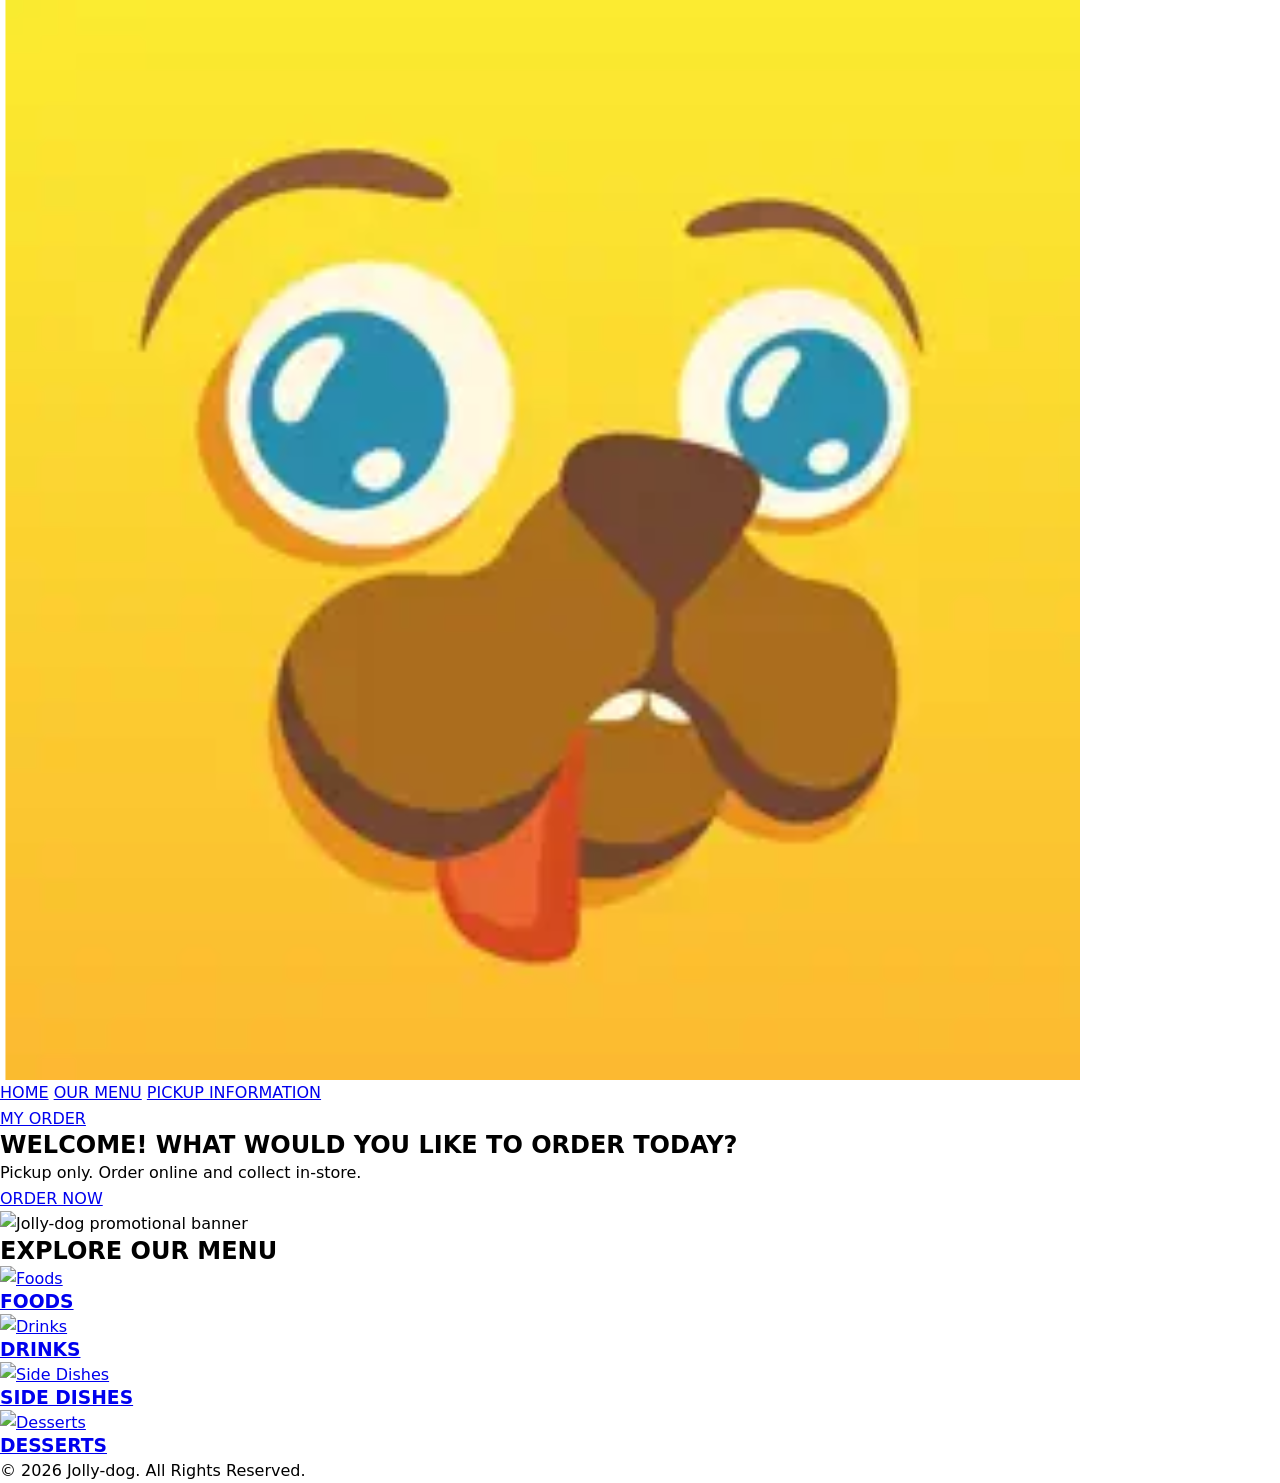
==== index.html @ 8e67904a "new file:   checkout.html 	new file:   css/style.css 	new file:   images/logo.png 	new file:   index" ====
<!DOCTYPE html>
<html lang="en">
<head>
    <meta charset="UTF-8">
    <meta name="viewport" content="width=device-width, initial-scale=1.0">
    <title>Jolly-dog | Home</title>
    <link rel="stylesheet" href="css/style.css">
</head>
<body>

    
    <header class="header">

        <div class="logo">
            <a href="index.html">
                <img src="images/logo.png" alt="Jolly-dog">
            </a>
        </div>

        <nav class="navigation">
            <a href="index.html">HOME</a>
            <a href="menu.html">OUR MENU</a>
            <a href="menu.html#pickup">PICKUP INFORMATION</a>
        </nav>

        <div class="header-cart">
            <a href="menu.html">MY ORDER</a>
        </div>

    </header>


    
    <main>

        <section class="order-intro">

            <div class="intro-text">
                <h1>WELCOME! WHAT WOULD YOU LIKE TO ORDER TODAY?</h1>
                <p>Pickup only. Order online and collect in-store.</p>
            </div>

            <div class="intro-button">
                <a href="menu.html">ORDER NOW</a>
            </div>

        </section>


        
        <section class="banner">

            <img src="images/banner.jpg"
                 alt="Jolly-dog promotional banner">

        </section>


        <!-- MENU CATEGORIES -->
        <section class="menu-categories">

            <div class="section-heading">
                <h2>EXPLORE OUR MENU</h2>
            </div>

            <div class="category-container">

                <!-- FOODS --> 
                <a href="menu.html#foods" class="category-card">

                    <img src="images/categories/foods.jpg"
                         alt="Foods">

                    <h3>FOODS</h3>

                </a>


                <!-- DRINKS -->
                <a href="menu.html#drinks" class="category-card">

                    <img src="images/categories/drinks.jpg"
                         alt="Drinks">

                    <h3>DRINKS</h3>

                </a>


                <!-- SIDE DISHES -->
                <a href="menu.html#sides" class="category-card">

                    <img src="images/categories/sides.jpg"
                         alt="Side Dishes">

                    <h3>SIDE DISHES</h3>

                </a>


                <!-- DESSERTS -->
                <a href="menu.html#desserts" class="category-card">

                    <img src="images/categories/desserts.jpg"
                         alt="Desserts">

                    <h3>DESSERTS</h3>

                </a>

            </div>

        </section>

    </main>


    
    <footer class="footer">

        <p>&copy; 2026 Jolly-dog. All Rights Reserved.</p>

    </footer>

</body>
</html>
---- css/style.css ----
* {
    box-sizing: border-box;
}

body {
    margin: 0;
    background: "";
    color: "";
    font-family: "Segoe UI", system-ui, -apple-system, Arial, sans-serif;
    line-height: 1.6;
}

h1,
h2,
h3,
p {
    margin: 0;
}

h1,
h2,
h3 {
    line-height: 1.2;
}

img {
    display: block;
    max-width: 100%;
}

a {
    color: "";
    text-decoration: "";
}

button {
    font: inherit;
    cursor: pointer;
}
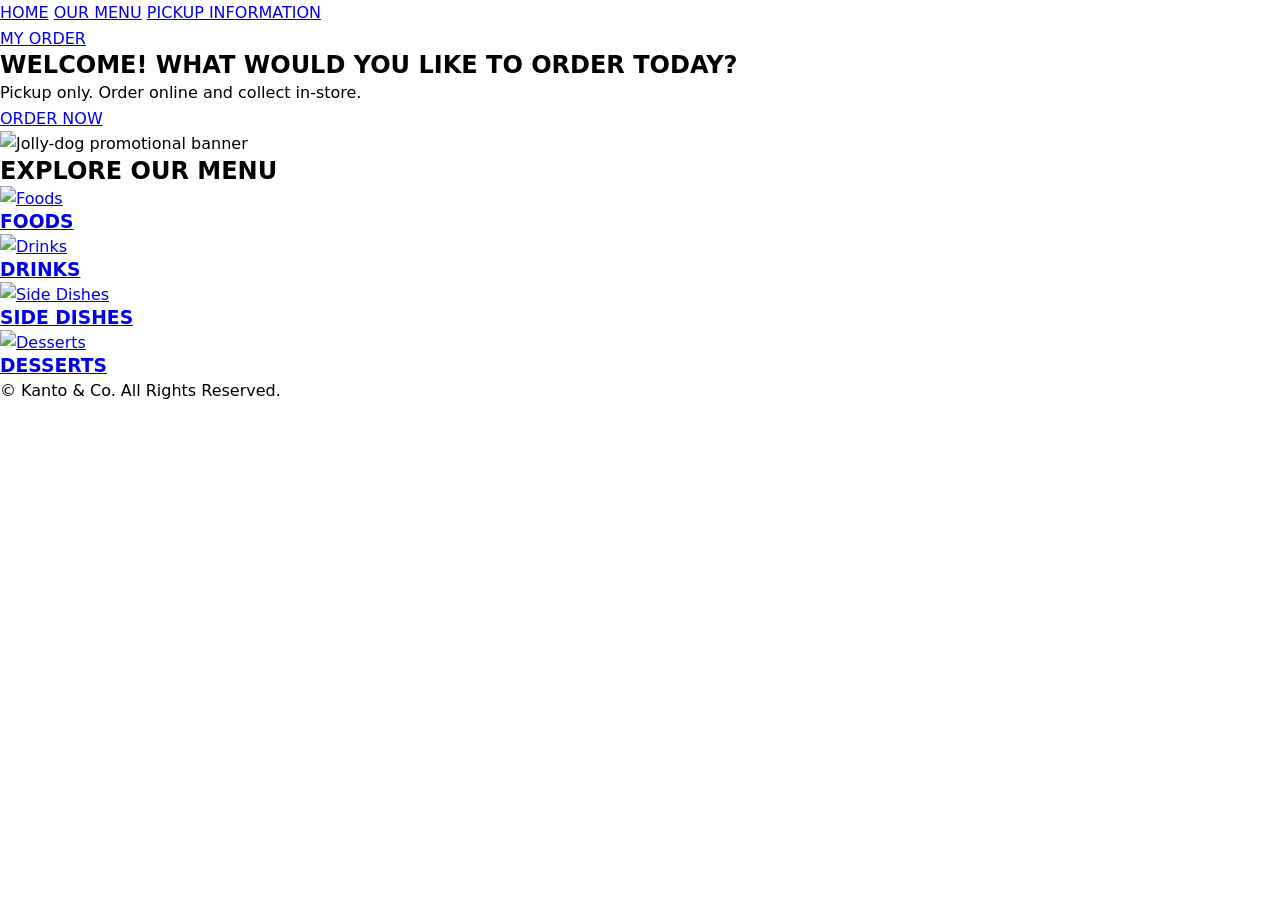
==== commit 3a972f58: "modified:   checkout.html 	modified:   index.html 	renamed:    js/js -> js/cart.js 	modified:   menu" ====
--- a/index.html
+++ b/index.html
@@ -4,7 +4,7 @@
 <head>
     <meta charset="UTF-8">
     <meta name="viewport" content="width=device-width, initial-scale=1.0">
-    <title>Jolly-dog | Home</title>
+    <title>Kanto & Co. | Home</title>
     <link rel="stylesheet" href="css/style.css">
 </head>
 <body>
@@ -14,7 +14,7 @@
 
         <div class="logo">
             <a href="index.html">
-                <img src="images/logo.png" alt="Jolly-dog">
+                <!--<img src="images/logo.png" alt="Kanto & Co.">-->
             </a>
         </div>
 
@@ -119,7 +119,7 @@
     
     <footer class="footer">
 
-        <p>&copy; 2026 Jolly-dog. All Rights Reserved.</p>
+        <p>&copy; Kanto & Co. All Rights Reserved.</p>
 
     </footer>
 
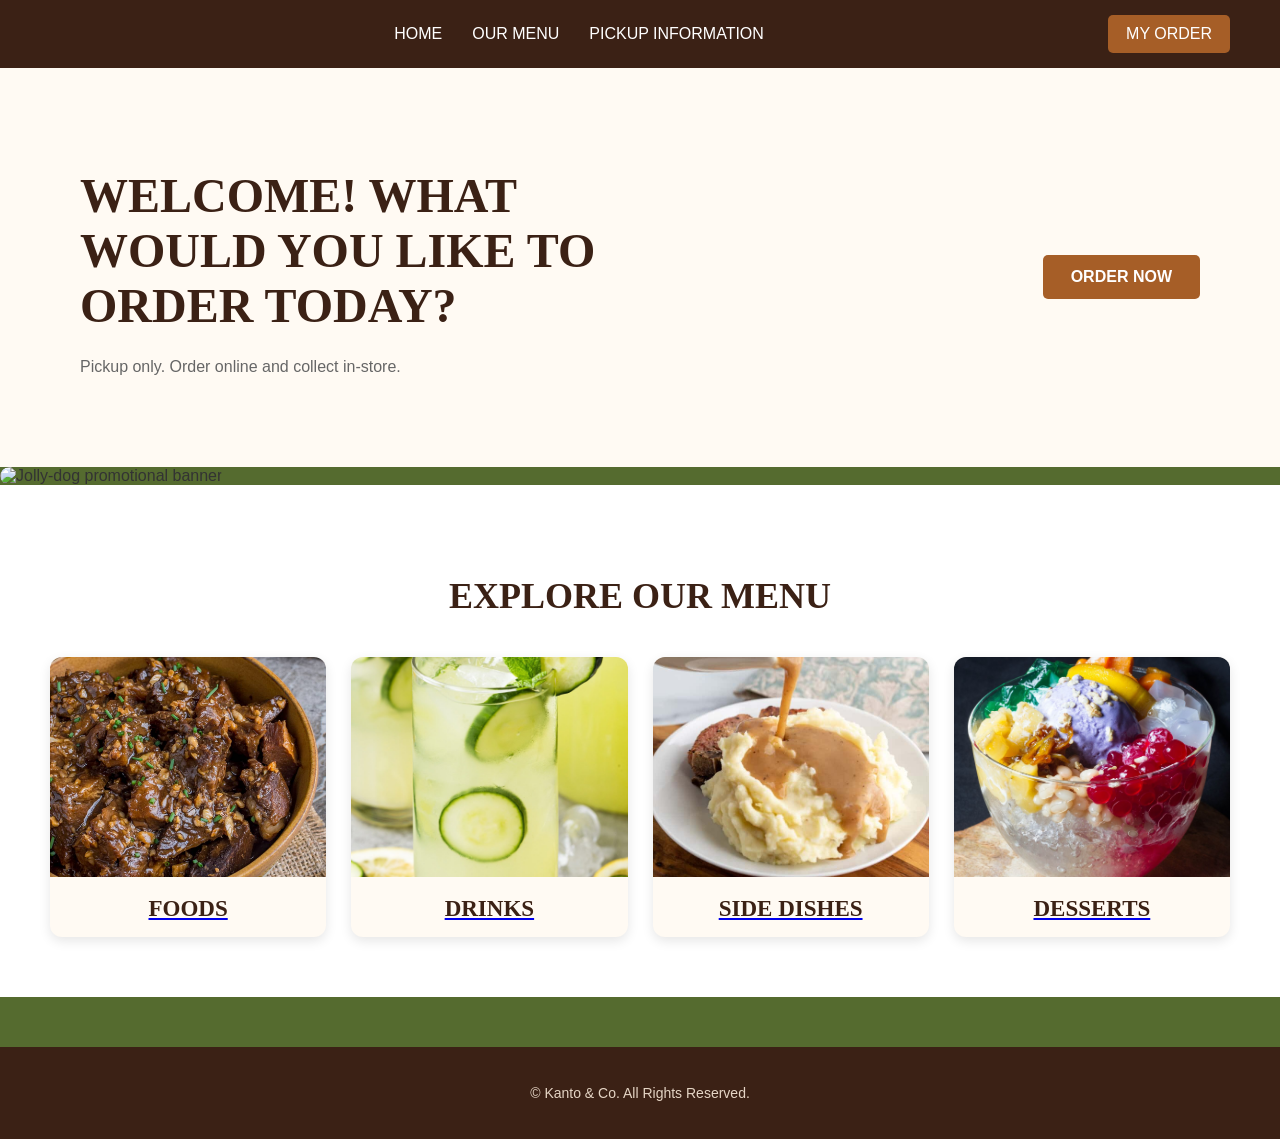
==== commit 825816a6: "modified:   checkout.html 	modified:   css/style.css 	modified:   index.html 	modified:   js/cart.js" ====
--- a/index.html
+++ b/index.html
@@ -69,7 +69,7 @@
                 <!-- FOODS --> 
                 <a href="menu.html#foods" class="category-card">
 
-                    <img src="images/categories/foods.jpg"
+                    <img src="images/menu/main_dishes/beefsalpicao.png"
                          alt="Foods">
 
                     <h3>FOODS</h3>
@@ -80,7 +80,7 @@
                 <!-- DRINKS -->
                 <a href="menu.html#drinks" class="category-card">
 
-                    <img src="images/categories/drinks.jpg"
+                    <img src="images/menu/drinks/cucumber.png"
                          alt="Drinks">
 
                     <h3>DRINKS</h3>
@@ -91,7 +91,7 @@
                 <!-- SIDE DISHES -->
                 <a href="menu.html#sides" class="category-card">
 
-                    <img src="images/categories/sides.jpg"
+                    <img src="images/menu/sides/mashedpotato.png"
                          alt="Side Dishes">
 
                     <h3>SIDE DISHES</h3>
@@ -102,7 +102,7 @@
                 <!-- DESSERTS -->
                 <a href="menu.html#desserts" class="category-card">
 
-                    <img src="images/categories/desserts.jpg"
+                    <img src="images/menu/desserts/halohalo.png"
                          alt="Desserts">
 
                     <h3>DESSERTS</h3>
--- a/css/style.css
+++ b/css/style.css
@@ -1,41 +1,921 @@
+/* ==========================================================================
+   KANTO & CO. - STYLESHEET TEMPLATE
+   Empty selectors ready for styling. Do not rename classes/IDs used by cart.js.
+   Remove, modify and change at your discretion */
+
+/* --------------------------------------------------------------------------
+   1. GLOBAL & REQUIRED JS STATES
+   -------------------------------------------------------------------------- */
 * {
-    box-sizing: border-box;
-}
-
+}
+
+body {
+    background-color: #556B2F;
+ }
+
+/* REQUIRED: Keeps #confirmation-view hidden until cart.js reveals it on submit */
+[hidden] {
+    display: none !important;
+}
+
+
+/* --------------------------------------------------------------------------
+   2. SHARED HEADER & FOOTER (index.html, menu.html, checkout.html)
+   -------------------------------------------------------------------------- */
 body {
     margin: 0;
-    background: "";
-    color: "";
-    font-family: "Segoe UI", system-ui, -apple-system, Arial, sans-serif;
+    padding: 0;
+    font-family: 'Poppins', sans-serif;
+    color: #333;
+}
+
+/* HEADER */
+.header {
+    display: flex;
+    justify-content: space-between;
+    align-items: center;
+    padding: 15px 50px;
+    background-color: #3b2115;
+    color: white;
+    box-shadow: 0 3px 8px rgba(0,0,0,0.2);
+}
+
+/* LOGO CONTAINER */
+.logo {
+    display: flex;
+    align-items: center;
+    gap: 10px;
+}
+
+/* LOGO IMAGE */
+.logo img {
+    width: 65px;
+    height: 65px;
+    object-fit: contain;
+}
+
+/* NAVIGATION */
+.navigation {
+    display: flex;
+    align-items: center;
+    gap: 30px;
+}
+
+/* NAVIGATION LINKS */
+.navigation a {
+    color: white;
+    text-decoration: none;
+    font-size: 16px;
+    font-weight: 500;
+    transition: 0.3s;
+}
+
+/* NAVIGATION HOVER */
+.navigation a:hover {
+    color: #e6a23c;
+}
+
+/* HEADER CART */
+.header-cart {
+    display: flex;
+    align-items: center;
+    gap: 10px;
+}
+
+/* CART LINK */
+.header-cart a {
+    color: white;
+    text-decoration: none;
+    font-size: 16px;
+    background-color: #a65e27;
+    padding: 10px 18px;
+    border-radius: 5px;
+    transition: 0.3s;
+}
+
+/* CART HOVER */
+.header-cart a:hover {
+    background-color: #e6a23c;
+    color: #3b2115;
+}
+
+/* FOOTER */
+footer {
+    background-color: #3b2115;
+    color: white;
+    text-align: center;
+    padding: 30px 20px;
+    margin-top: 50px;
+}
+
+/* FOOTER PARAGRAPH */
+footer p {
+    font-size: 14px;
+    color: #e5d5c5;
+    margin: 8px 0;
+}
+
+/* FOOTER LINKS */
+footer a {
+    color: #e6a23c;
+    text-decoration: none;
+}
+
+footer a:hover {
+    color: white;
+}
+
+/* RESPONSIVE DESIGN */
+@media screen and (max-width: 768px) {
+
+    .header {
+        flex-direction: column;
+        gap: 20px;
+        padding: 20px;
+    }
+
+    .navigation {
+        flex-wrap: wrap;
+        justify-content: center;
+        gap: 15px;
+    }
+
+    .header-cart {
+        justify-content: center;
+    }
+}
+
+/* --------------------------------------------------------------------------
+   3. HOME PAGE (index.html)
+   -------------------------------------------------------------------------- */
+/* ORDER INTRO */
+.order-intro {
+    display: flex;
+    justify-content: space-between;
+    align-items: center;
+    padding: 60px 80px;
+    background-color: #fffaf3;
+    gap: 30px;
+}
+
+/* INTRO TEXT */
+.intro-text {
+    max-width: 550px;
+}
+
+/* INTRO HEADING */
+.intro-text h1 {
+    font-family: 'Playfair Display', serif;
+    font-size: 48px;
+    color: #3b2115;
+    margin-bottom: 20px;
+}
+
+/* INTRO PARAGRAPH */
+.intro-text p {
+    font-family: 'Poppins', sans-serif;
+    font-size: 16px;
+    line-height: 1.8;
+    color: #666;
+    margin-bottom: 25px;
+}
+
+/* INTRO BUTTON CONTAINER */
+.intro-button {
+    margin-top: 20px;
+}
+
+/* INTRO BUTTON LINK */
+.intro-button a {
+    display: inline-block;
+    background-color: #a65e27;
+    color: white;
+    text-decoration: none;
+    padding: 13px 28px;
+    border-radius: 5px;
+    font-weight: 600;
+    transition: 0.3s;
+}
+
+/* BUTTON HOVER */
+.intro-button a:hover {
+    background-color: #e6a23c;
+    color: #3b2115;
+}
+
+/* BANNER */
+.banner {
+    width: 100%;
+    max-width: 550px;
+    overflow: hidden;
+    border-radius: 15px;
+}
+
+/* BANNER IMAGE */
+.banner img {
+    width: 100%;
+    height: 350px;
+    object-fit: cover;
+    border-radius: 15px;
+}
+
+/* MENU CATEGORIES */
+.menu-categories {
+    padding: 60px 50px;
+    background-color: #ffffff;
+}
+
+/* SECTION HEADING */
+.section-heading {
+    text-align: center;
+    margin-bottom: 40px;
+}
+
+/* SECTION TITLE */
+.section-heading h2 {
+    font-family: 'Playfair Display', serif;
+    font-size: 36px;
+    color: #3b2115;
+    margin-bottom: 10px;
+}
+
+/* CATEGORY CONTAINER */
+.category-container {
+    display: grid;
+    grid-template-columns: repeat(4, 1fr);
+    gap: 25px;
+    max-width: 1200px;
+    margin: auto;
+}
+
+/* CATEGORY CARD */
+.category-card {
+    background-color: #fffaf3;
+    border-radius: 12px;
+    overflow: hidden;
+    text-align: center;
+    box-shadow: 0 4px 12px rgba(0,0,0,0.10);
+    transition: 0.3s;
+}
+
+/* CATEGORY CARD HOVER */
+.category-card:hover {
+    transform: translateY(-8px);
+    box-shadow: 0 8px 20px rgba(0,0,0,0.15);
+}
+
+/* CATEGORY IMAGE */
+.category-card img {
+    width: 100%;
+    height: 220px;
+    object-fit: cover;
+}
+
+/* CATEGORY TITLE */
+.category-card h3 {
+    font-family: 'Playfair Display', serif;
+    font-size: 23px;
+    color: #3b2115;
+    padding: 15px;
+    margin: 0;
+}
+
+/* ==========================================
+   RESPONSIVE DESIGN
+   ========================================== */
+
+@media screen and (max-width: 768px) {
+
+    .order-intro {
+        flex-direction: column;
+        padding: 35px 20px;
+        text-align: center;
+    }
+
+    .intro-text h1 {
+        font-size: 34px;
+    }
+
+    .banner {
+        max-width: 100%;
+    }
+
+    .banner img {
+        height: 250px;
+    }
+
+    .menu-categories {
+        padding: 40px 20px;
+    }
+
+    .category-container {
+        grid-template-columns: repeat(2, 1fr);
+        gap: 15px;
+    }
+
+    .section-heading h2 {
+        font-size: 28px;
+    }
+}
+
+@media screen and (max-width: 480px) {
+
+    .category-container {
+        grid-template-columns: 1fr;
+    }
+
+    .intro-text h1 {
+        font-size: 29px;
+    }
+}
+
+
+/* ==========================================
+   4. MENU PAGE LAYOUT & CATEGORIES
+   ========================================== */
+
+/* MAIN MENU LAYOUT */
+.menu-layout {
+    display: grid;
+    grid-template-columns: minmax(0, 1fr) 320px;
+    gap: 30px;
+    max-width: 1300px;
+    margin: 40px auto;
+    padding: 0 30px;
+    align-items: start;
+}
+
+/* LEFT MENU SECTION */
+.menu-section {
+    width: 100%;
+    min-width: 0;
+}
+
+/* MENU HEADING */
+.menu-heading {
+    margin-bottom: 25px;
+}
+
+/* MENU TITLE */
+.menu-heading h1 {
+    font-family: 'Playfair Display', serif;
+    font-size: 40px;
+    color: #fffaf3;
+    margin-bottom: 10px;
+}
+
+/* MENU DESCRIPTION */
+.menu-heading p {
+    font-family: 'Poppins', sans-serif;
+    font-size: 15px;
+    color: #fffaf3;
+    line-height: 1.7;
+}
+
+/* PICKUP NOTICE BANNER */
+#pickup,
+.pickup-info {
+    background-color: #fff0d9;
+    border-left: 5px solid #a65e27;
+    padding: 18px 22px;
+    margin: 25px 0;
+    border-radius: 8px;
+}
+
+/* PICKUP HEADING */
+.pickup-info h3 {
+    font-family: 'Playfair Display', serif;
+    color: #3b2115;
+    font-size: 20px;
+    margin: 0 0 8px;
+}
+
+/* PICKUP DESCRIPTION */
+.pickup-info p {
+    font-family: 'Poppins', sans-serif;
+    color: #666;
+    font-size: 14px;
+    margin: 0;
     line-height: 1.6;
 }
 
-h1,
-h2,
-h3,
-p {
+/* CATEGORY NAVIGATION */
+.categories {
+    display: flex;
+    flex-wrap: wrap;
+    gap: 12px;
+    margin: 30px 0;
+    padding-bottom: 15px;
+    border-bottom: 1px solid #e5d5c5;
+}
+
+/* CATEGORY LINKS */
+.categories a {
+    text-decoration: none;
+    color: #3b2115;
+    background-color: #f3e7d8;
+    padding: 10px 20px;
+    border-radius: 25px;
+    font-family: 'Poppins', sans-serif;
+    font-size: 14px;
+    font-weight: 500;
+    transition: 0.3s;
+}
+
+/* CATEGORY HOVER */
+.categories a:hover {
+    background-color: #a65e27;
+    color: white;
+}
+
+/* INDIVIDUAL FOOD CATEGORY */
+.food-category {
+    margin: 40px 0;
+    scroll-margin-top: 30px;
+}
+
+/* FOOD CATEGORY HEADING */
+.food-category h2 {
+    font-family: 'Playfair Display', serif;
+    font-size: 30px;
+    color: #fffaf3;
+    margin-bottom: 25px;
+    border-bottom: 2px solid #e6a23c;
+    padding-bottom: 10px;
+}
+
+/* FOOD GRID CONTAINER */
+.food-container {
+    display: grid;
+    grid-template-columns: repeat(2, minmax(0, 1fr));
+    gap: 25px;
+}
+
+/* INDIVIDUAL FOOD CARD */
+.food-card {
+    background-color: #fffaf3;
+    border-radius: 12px;
+    overflow: hidden;
+    box-shadow: 0 4px 12px rgba(0,0,0,0.10);
+    transition: 0.3s;
+    padding-bottom: 18px;
+    display: flex;
+    flex-direction: column;
+}
+
+/* FOOD CARD HOVER */
+.food-card:hover {
+    transform: translateY(-5px);
+    box-shadow: 0 8px 18px rgba(0,0,0,0.15);
+}
+
+/* DEFAULT IMAGES (Foods & Side Dishes) */
+.food-card img {
+    width: 100%;
+    height: 350px;
+    object-fit: cover;
+    display: block;
+}
+
+/* DRINKS IMAGES */
+#drinks .food-card img {
+   width: 100%;
+    height: 450px;
+    object-fit:cover;
+    display: block;
+}
+
+/* DESSERTS IMAGES */
+#desserts .food-card img {
+    width: 100%;
+    height: 450px;
+    object-fit: cover;
+    display: block;
+}
+
+/* FOOD NAME */
+.food-card h3 {
+    font-family: 'Playfair Display', serif;
+    font-size: 21px;
+    color: #3b2115;
+    margin: 15px 18px 8px;
+}
+
+/* FOOD DESCRIPTION */
+.food-card p {
+    font-family: 'Poppins', sans-serif;
+    font-size: 13px;
+    color: #777;
+    line-height: 1.6;
+    margin: 8px 18px;
+}
+
+/* FOOD PRICE */
+.food-card .price {
+    display: block;
+    color: #a65e27;
+    font-family: 'Poppins', sans-serif;
+    font-size: 18px;
+    font-weight: 700;
+    margin: 15px 18px;
+}
+
+/* ADD TO CART BUTTON */
+.food-card button {
+    display: block;
+    width: calc(100% - 36px);
+    margin: auto 18px 0;
+    padding: 12px;
+    border: none;
+    border-radius: 6px;
+    background-color: #a65e27;
+    color: white;
+    font-family: 'Poppins', sans-serif;
+    font-size: 14px;
+    font-weight: 600;
+    cursor: pointer;
+    transition: 0.3s;
+}
+
+/* BUTTON HOVER */
+.food-card button:hover {
+    background-color: #e6a23c;
+    color: #3b2115;
+}
+
+/* STICKY CART - RIGHT COLUMN */
+.menu-layout > :last-child {
+    position: sticky;
+    top: 20px;
+    align-self: start;
+}
+
+/* ==========================================
+   RESPONSIVE DESIGN
+   ========================================== */
+
+@media screen and (max-width: 900px) {
+
+    .menu-layout {
+        grid-template-columns: 1fr;
+        padding: 0 20px;
+    }
+
+    .menu-layout > :last-child {
+        position: static;
+    }
+
+}
+
+@media screen and (max-width: 600px) {
+
+    .menu-heading h1 {
+        font-size: 30px;
+    }
+
+    .food-category h2 {
+        font-size: 25px;
+    }
+
+    .food-container {
+        grid-template-columns: 1fr;
+    }
+
+    .categories {
+        gap: 8px;
+    }
+
+    .categories a {
+        font-size: 12px;
+        padding: 9px 14px;
+    }
+
+    .food-card img {
+        height: 220px;
+    }
+
+}
+
+/* --------------------------------------------------------------------------
+   5. RIGHT-SIDE SHOPPING CART & JS-GENERATED ITEMS (menu.html + cart.js)
+   -------------------------------------------------------------------------- */
+/* Right-side cart panel (make sticky so it stays visible while scrolling) */
+#cart,
+.cart-section {
+	background: white; /* puti yung box ng cart */
+    border: 1px solid #EDE8D6; /* border na manipis */
+    border-radius: 15px; /* kinayod na kanto yan LMFAOAOOO */
+    padding: 18px; /* space sa loob para may luwag pa rin sa gilid */
+    position: sticky; top: 20px; /* para sumama yung cart sa kanan habang nag i-scroll */
+}
+.cart-section h2 {
+	margin-bottom: 12px; /* space sa baba ng title */
+}
+/* Container where cart.js injects added items */
+.cart-items {
+	display: flex; flex-direction: column; /* up and down yung mga items, hindi side to side */
+	gap: 10px; /* pagitan ng mga items */
+}
+/* Shown by cart.js when no items are in the cart */
+.empty-cart-msg {
+	background: #FAF6EE; /* kulay yan malamang */
+    padding: 14px; /* space sa loob alam niyo na yan */
+    border-radius: 10px; /* kinayod ulit */
+    text-align: center; /* para gumitna */
+    color: #888; /* oh color daw, ano ba yan */
+    font-size: 14px; /* SIZEEEEE */
+}
+/* CREATED BY cart.js: Wrapper for each dish row inside .cart-items */
+.cart-item {
+	display: flex; justify-content: space-between; align-items: center; /* pangalan sa kaliwa, presyo sa kanan, pantay sa gitna */
+    gap: 10px; /* gap... yawa */
+    background: #FAF6EE; /* oh... ano... */
+    padding: 10px; /* space */
+    border-radius: 10px; /* KANTO NGAAA, ANO BA */
+}
+/* CREATED BY cart.js: Holds dish title (h4) and unit price (p) */
+.cart-item-info {
+	flex: 1; /* sasakop ng space para mapunta sa kanan yung presyo */
+}
+.cart-item-info h4 {
+	font-size: 15px; /* jusq */
+}
+.cart-item-info p {
+	color: #556B2F; 
+	font-weight: bold; /* pampakapal */
+	font-size: 14px;
+}
+/* CREATED BY cart.js: Holds -, quantity span, and + buttons */
+.quantity-controls {
+	display: flex; align-items: center; gap: 8px; /* para pantay yung plus minus 1 na yun */
+}
+.minus-btn,
+.plus-btn {
+	background: #556B2F;
+	color: white;
+}
+.quantity-controls span {
+	font-weight: bold;
+}
+/* CREATED BY cart.js: Subtotal price for that specific item row */
+.item-total {
+	font-weight: bold;
+}
+/* Subtotal and Total section (updated live by cart.js) */
+.cart-summary {
+	border-top: 1px solid #EDE8D6; /* line sa taas para mahiwalay sa mga items */
+	margin-top: 14px; /* space sa taas */
+	padding-top: 12px; /* space sa loob ng anes tas taas nun basta yun */
+}
+.cart-summary p {
+	display: flex; justify-content: space-between; /* para mag kaliwa't kanan yung anes */
+	margin-bottom: 5px; /* space sa baba */
+}
+.cart-summary span {
+	font-weight: bold;
+}
+/* CLEAR CART button (wired by cart.js) */
+.cart-section > button {
+	width: 100%; /* lapad ng cart */
+    margin-top: 12px;
+    background: white;
+    color: #B00020;
+    border: 1px solid #B00020;
+    padding: 10px;
+    border-radius: 10px;
+}
+/* PROCEED TO CHECKOUT link/button (blocked by cart.js if cart is empty) */
+.cart-section a {
+	display: block; /* para maging isang buo */
+	text-align: center;
+    margin-top: 10px;
+    background: #556B2F;
+    color: white;
+    padding: 13px;
+    border-radius: 10px;
+    font-weight: bold;
+}
+/* --------------------------------------------------------------------------
+   6. CHECKOUT PAGE - GUEST FORM VIEW (checkout.html + cart.js)
+   -------------------------------------------------------------------------- */
+.checkout-layout {
+	max-width: 900px; margin: 0 auto; /* para may limit or hindi na sumobra yung lapad, para na rin gumitna sa page */
+	padding: 25px 5% 50px; /* kaya yan tatlo kasi magkakaiba yung space sa bawat side */
+}
+/* Container for the form view (hidden by cart.js after form submission) */
+#checkout-view,
+.checkout-section {
+	background: white;
+    border-radius: 15px;
+    padding: 22px;
+    border: 1px solid #EDE8D6;
+}
+.checkout-heading {
+	margin-bottom: 20px;
+    padding-bottom: 15px;
+    border-bottom: 2px solid #EDE8D6; /* para humiwalay sa form section thingy */
+}
+.checkout-heading h1 {
+	font-size: 29px;
+}
+.checkout-heading p {
+	color: #777;
+	margin: 6px 0 20px; /* same lng din sa padding kung bakt tatlo yun */
+}
+#checkout-form,
+.checkout-form {
+	display: flex; flex-direction: column; /* up and down yung form */
+	gap: 18px; /* pagitan nila */
+}
+/* Form sections: Contact Details, Pickup Store, Pickup Time, Order Summary */
+.form-group {
+	background: #FAF6EE;
+	padding: 15px;
+	border-radius: 12px;
+}
+.form-group h2 {
+	font-size: 17px;
+	margin-bottom: 10px;
+}
+.form-group label {
+	display: block; /* para nasa taas yung label, hindi katabi */
+	font-weight: bold;
+	font-size: 14px;
+	margin: 10px 0 5px;
+}
+.form-group input,
+.form-group select {
+	width: 100%;
+    padding: 11px;
+    border-radius: 10px;
+    border: 1px solid #CCC;
+    font-size: 16px;
+}
+/* Kailangan nito mga boy */
+.form-group input:focus,
+.form-group select:focus {
+	border-color: #556B2F; outline: none; /* para magkaroon ng kulay kung saan nag ty-type yung oat */
+}
+.form-group p {
+	color: #888;
+	font-size: 14px;
+	margin-top: 5px;
+}
+/* Header row inside Order Summary holding h2 and ADD MORE button */
+.summary-header {
+	display: flex; justify-content: space-between; align-items: center; /* pampantay ulit */
+}
+.add-more-btn {
+	background: white;
+    border: 1px solid #556B2F;
+    color: #556B2F;
+    padding: 6px 12px;
+    border-radius: 20px;
+    font-weight: bold;
+}
+/* Container where cart.js populates the checkout item list */
+#checkout-items,
+.checkout-items {
+	display: flex; flex-direction: column; /* up and down na listahan ng order */
+}
+/* CREATED BY cart.js: Individual item row inside #checkout-items */
+.summary-item {
+	display: flex; justify-content: space-between; /* same lng din nung nasa taas kanina, pangalan sa kaliwa, presyo sa kanan */
+    padding: 10px 0;
+    border-bottom: 1px solid #EDE8D6;
+}
+.summary-item span {
+	font-weight: bold;
+}
+/* Total amount due section (updated by cart.js) */
+#checkout-totals,
+.checkout-totals {
+    background: #556B2F;
+    color: #ffffff;
+    padding: 14px;
+    border-radius: 10px;
+    margin-top: 10px;
+}
+
+#checkout-total-price {
+	font-size: 21px;
+	font-weight: bold;
+}
+
+#checkout-totals p {
+    width: 100%;
+    display: flex;
+    justify-content: space-between;
+    align-items: center;
     margin: 0;
-}
-
-h1,
-h2,
-h3 {
-    line-height: 1.2;
-}
-
-img {
-    display: block;
-    max-width: 100%;
-}
-
-a {
-    color: "";
-    text-decoration: "";
-}
-
-button {
-    font: inherit;
-    cursor: pointer;
-}
-
-
+    color: #ffffff;
+    font-size: 16px;
+}
+
+/* CONFIRM ORDER submit button (disabled by cart.js if cart is empty) */
+.confirm-btn {
+	background: #556B2F;
+    color: white;
+    border: none;
+    padding: 14px;
+    border-radius: 12px;
+    font-weight: bold;
+    font-size: 16px;
+}
+.confirm-btn:disabled {
+	background: #CCC;
+	color: #888;
+}
+/* --------------------------------------------------------------------------
+   7. CHECKOUT PAGE - ORDER CONFIRMATION VIEW (checkout.html + cart.js)
+   -------------------------------------------------------------------------- */
+/* Receipt container (starts hidden, shown by cart.js on submit) */
+#confirmation-view,
+.confirmation-section {
+	background: white;
+    border-radius: 15px;
+    padding: 25px;
+    text-align: center;
+    border: 1px solid #EDE8D6;
+    max-width: 600px; margin: 0 auto; /* same sa kanina, limit ng lapad tsaka para gumitna */
+}
+.confirmation-heading {
+	text-align: center;
+    margin-bottom: 15px;
+    padding-bottom: 15px;
+    border-bottom: 2px solid #EDE8D6;
+}
+.confirmation-heading h1 {
+	font-size: 30px;
+}
+#confirm-name {
+	color: #556B2F;
+}
+/* Highlighted box showing the generated order reference number */
+.order-reference-box {
+	background: #EDE8D6;
+    padding: 15px;
+    border-radius: 12px;
+    margin: 15px 0; /* pag dalawa naman, up and down yung una, side to side yung pangalawa */
+}
+.order-reference-box span {
+	display: block;
+	font-size: 13px;	
+	color: #777;
+}
+#confirm-ref {
+	font-size: 26px;
+	font-weight: bold;
+	color: #556B2F;
+}
+/* Pickup & payment summary box */
+.confirmation-details {
+	background: #FAF6EE;
+    padding: 15px;
+    border-radius: 12px;
+    text-align: left;
+}
+.confirmation-details h3 {
+	color: #556B2F;
+    font-size: 18px;
+    margin-bottom: 8px;
+    padding-bottom: 6px;
+    border-bottom: 1px solid #EDE8D6;
+}
+.confirmation-details p {
+	margin: 4px 0;
+	color: #4a453c;
+}
+#confirm-time,
+#confirm-total {
+	font-weight: bold;
+	color: #2D2A22;
+}
+.pickup-note {
+	margin-top: 10px;
+	font-size: 14px;
+	color: #556B2F;
+	font-weight: bold;
+	text-align: center;
+}
+/* Bottom buttons (ORDER AGAIN & BACK TO HOME) */
+.confirmation-actions {
+	display: flex; gap: 10px; margin-top: 18px; /* yung dalawang magkatabi na buttons sa baba */
+}
+/* Dagdagednt */
+.order-again-btn, .home-btn {
+    flex: 1; /* same sila ng laki or hati ng space */
+    padding: 13px;
+    border-radius: 10px;
+    font-weight: bold;
+}
+.order-again-btn {
+	background: #556B2F;
+	color: white;
+	border: none;
+}
+.home-btn {
+	background: white;
+	border: 1px solid #556B2F;
+	color: #556B2F;
+}
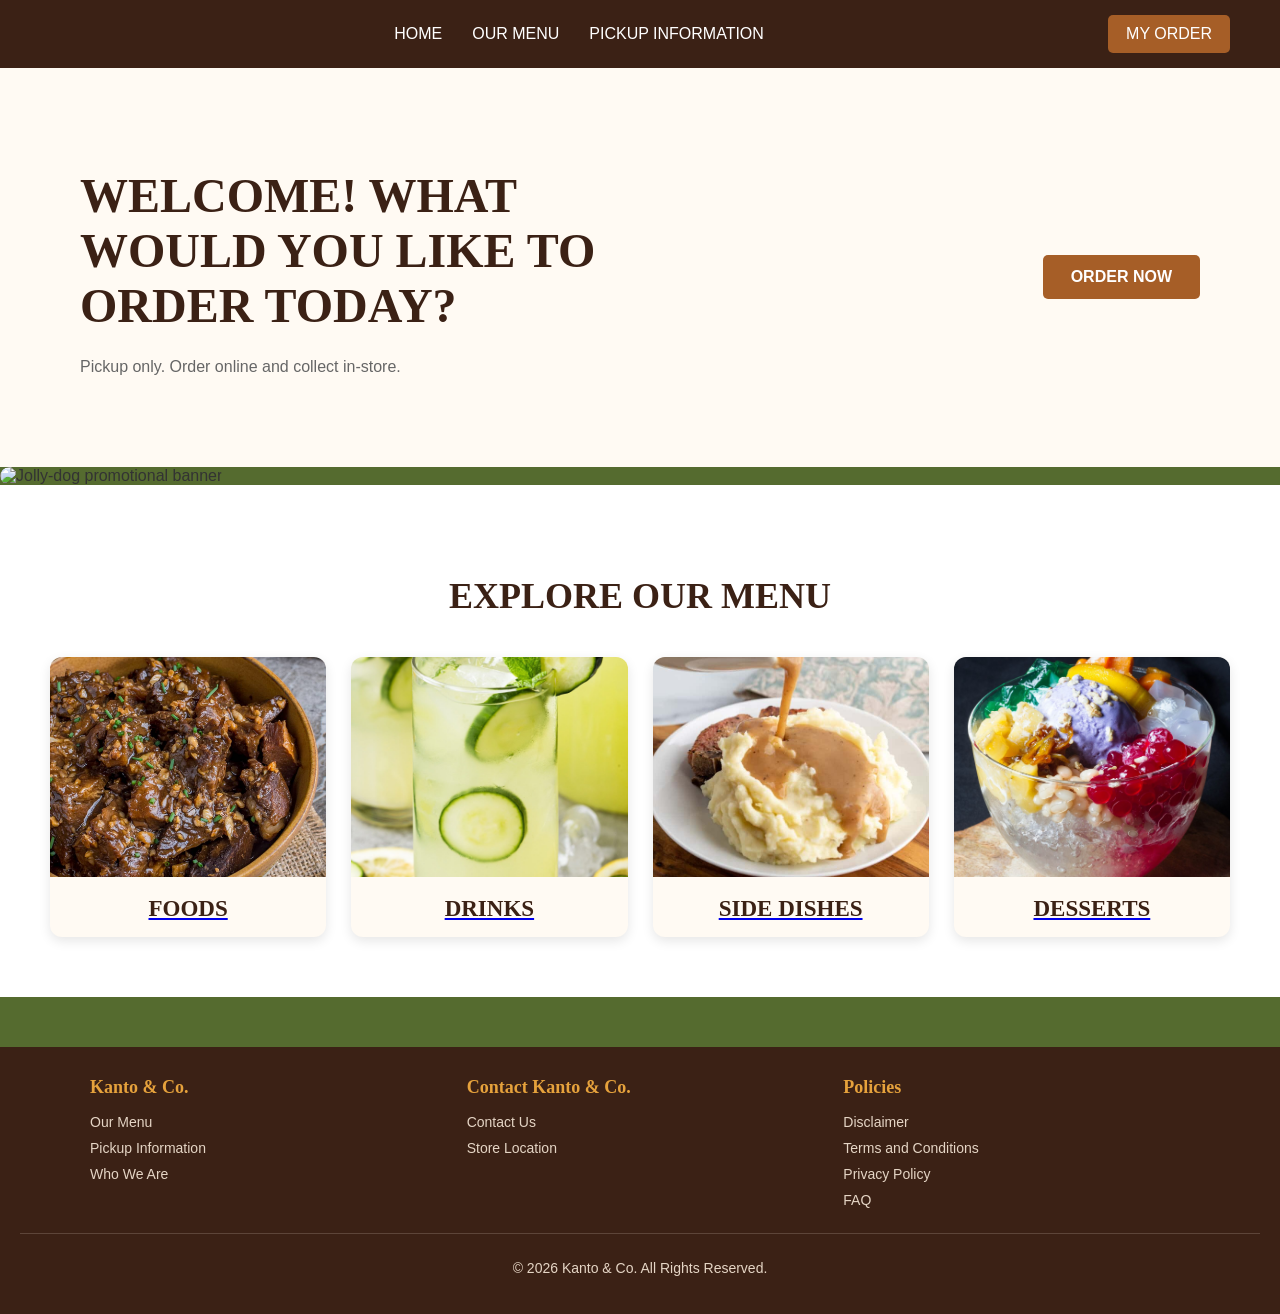
==== commit 15a7e5c8: "new file:   about.html 	modified:   checkout.html 	modified:   css/style.css 	modified:   index.html" ====
--- a/index.html
+++ b/index.html
@@ -117,10 +117,35 @@
 
 
     
-    <footer class="footer">
+   <footer class="footer">
+        <div class="footer-container">
 
-        <p>&copy; Kanto & Co. All Rights Reserved.</p>
+            <div class="footer-col">
+                <h3>Kanto &amp; Co.</h3>
+                <a href="menu.html">Our Menu</a>
+                <a href="menu.html#pickup">Pickup Information</a>
+                <a href="about.html#who-we-are">Who We Are</a>
+            </div>
 
+            <div class="footer-col">
+                <h3>Contact Kanto &amp; Co.</h3>
+                <a href="about.html#contact-us">Contact Us</a>
+                <a href="about.html#store-location">Store Location</a>
+            </div>
+
+            <div class="footer-col">
+                <h3>Policies</h3>
+                <a href="about.html#disclaimer">Disclaimer</a>
+                <a href="about.html#terms">Terms and Conditions</a>
+                <a href="about.html#privacy">Privacy Policy</a>
+                <a href="about.html#faq">FAQ</a>
+            </div>
+
+        </div>
+
+        <div class="footer-bottom">
+            <p>&copy; 2026 Kanto &amp; Co. All Rights Reserved.</p>
+        </div>
     </footer>
 
 </body>
--- a/css/style.css
+++ b/css/style.css
@@ -7,6 +7,7 @@
    1. GLOBAL & REQUIRED JS STATES
    -------------------------------------------------------------------------- */
 * {
+    box-sizing: border-box;
 }
 
 body {
@@ -751,16 +752,21 @@
     border: 1px solid #CCC;
     font-size: 16px;
 }
+
 /* Kailangan nito mga boy */
 .form-group input:focus,
 .form-group select:focus {
 	border-color: #556B2F; outline: none; /* para magkaroon ng kulay kung saan nag ty-type yung oat */
 }
+
 .form-group p {
-	color: #888;
-	font-size: 14px;
-	margin-top: 5px;
-}
+    color: #3b2115;
+    font-size: 15px;
+    margin-top: 8px;
+    line-height: 1.5;
+}
+
+
 /* Header row inside Order Summary holding h2 and ADD MORE button */
 .summary-header {
 	display: flex; justify-content: space-between; align-items: center; /* pampantay ulit */
@@ -891,13 +897,16 @@
 	font-weight: bold;
 	color: #2D2A22;
 }
-.pickup-note {
-	margin-top: 10px;
-	font-size: 14px;
-	color: #556B2F;
-	font-weight: bold;
-	text-align: center;
-}
+.confirmation-details .pickup-note {
+    margin-top: 16px;
+    padding-top: 12px;
+    border-top: 1px dashed #d5ccb8;
+    font-size: 14px;
+    color: #556B2F;
+    font-weight: 600;
+    text-align: center;
+}
+
 /* Bottom buttons (ORDER AGAIN & BACK TO HOME) */
 .confirmation-actions {
 	display: flex; gap: 10px; margin-top: 18px; /* yung dalawang magkatabi na buttons sa baba */
@@ -918,4 +927,132 @@
 	background: white;
 	border: 1px solid #556B2F;
 	color: #556B2F;
+}
+
+/* --------------------------------------------------------------------------
+   8. MULTI-COLUMN FOOTER & ABOUT/POLICIES PAGE (about.html)
+   -------------------------------------------------------------------------- */
+.footer-container {
+    max-width: 1100px;
+    margin: 0 auto 25px;
+    display: grid;
+    grid-template-columns: repeat(3, 1fr);
+    gap: 30px;
+    text-align: left;
+}
+
+.footer-col {
+    display: flex;
+    flex-direction: column;
+    gap: 10px;
+}
+
+.footer-col h3 {
+    font-family: 'Playfair Display', serif;
+    color: #e6a23c;
+    font-size: 18px;
+    margin: 0 0 6px;
+}
+
+.footer-col a {
+    color: #e5d5c5;
+    font-size: 14px;
+    text-decoration: none;
+    transition: 0.3s;
+}
+
+.footer-col a:hover {
+    color: #ffffff;
+}
+
+.footer-bottom {
+    border-top: 1px solid rgba(229, 213, 197, 0.2);
+    padding-top: 18px;
+    text-align: center;
+}
+
+/* ABOUT & POLICIES PAGE */
+.info-layout {
+    max-width: 900px;
+    margin: 35px auto 50px;
+    padding: 0 20px;
+    display: flex;
+    flex-direction: column;
+    gap: 25px;
+}
+
+.info-card {
+    background-color: #fffaf3;
+    border-radius: 15px;
+    padding: 28px;
+    border: 1px solid #EDE8D6;
+    scroll-margin-top: 25px;
+}
+
+.info-card h1,
+.info-card h2 {
+    font-family: 'Playfair Display', serif;
+    color: #3b2115;
+    margin: 0 0 14px;
+    padding-bottom: 10px;
+    border-bottom: 2px solid #e6a23c;
+}
+
+.info-card p,
+.info-card li {
+    font-size: 15px;
+    line-height: 1.7;
+    color: #4a453c;
+}
+
+.info-card a {
+    color: #a65e27;
+    font-weight: 600;
+}
+
+.contact-list,
+.policy-block ul {
+    padding-left: 20px;
+    margin: 10px 0 0;
+}
+
+.contact-list li,
+.policy-block li {
+    margin-bottom: 8px;
+}
+
+.policy-block {
+    background-color: #FAF6EE;
+    border-radius: 12px;
+    padding: 18px 20px;
+    margin-top: 16px;
+    scroll-margin-top: 25px;
+}
+
+.policy-block h3 {
+    font-family: 'Playfair Display', serif;
+    color: #556B2F;
+    font-size: 20px;
+    margin: 0 0 10px;
+}
+
+.faq-item {
+    padding: 10px 0;
+    border-bottom: 1px solid #EDE8D6;
+}
+
+.faq-item:last-child {
+    border-bottom: none;
+    padding-bottom: 0;
+}
+
+.faq-item p {
+    margin: 4px 0;
+}
+
+@media screen and (max-width: 768px) {
+    .footer-container {
+        grid-template-columns: 1fr;
+        text-align: center;
+    }
 }
